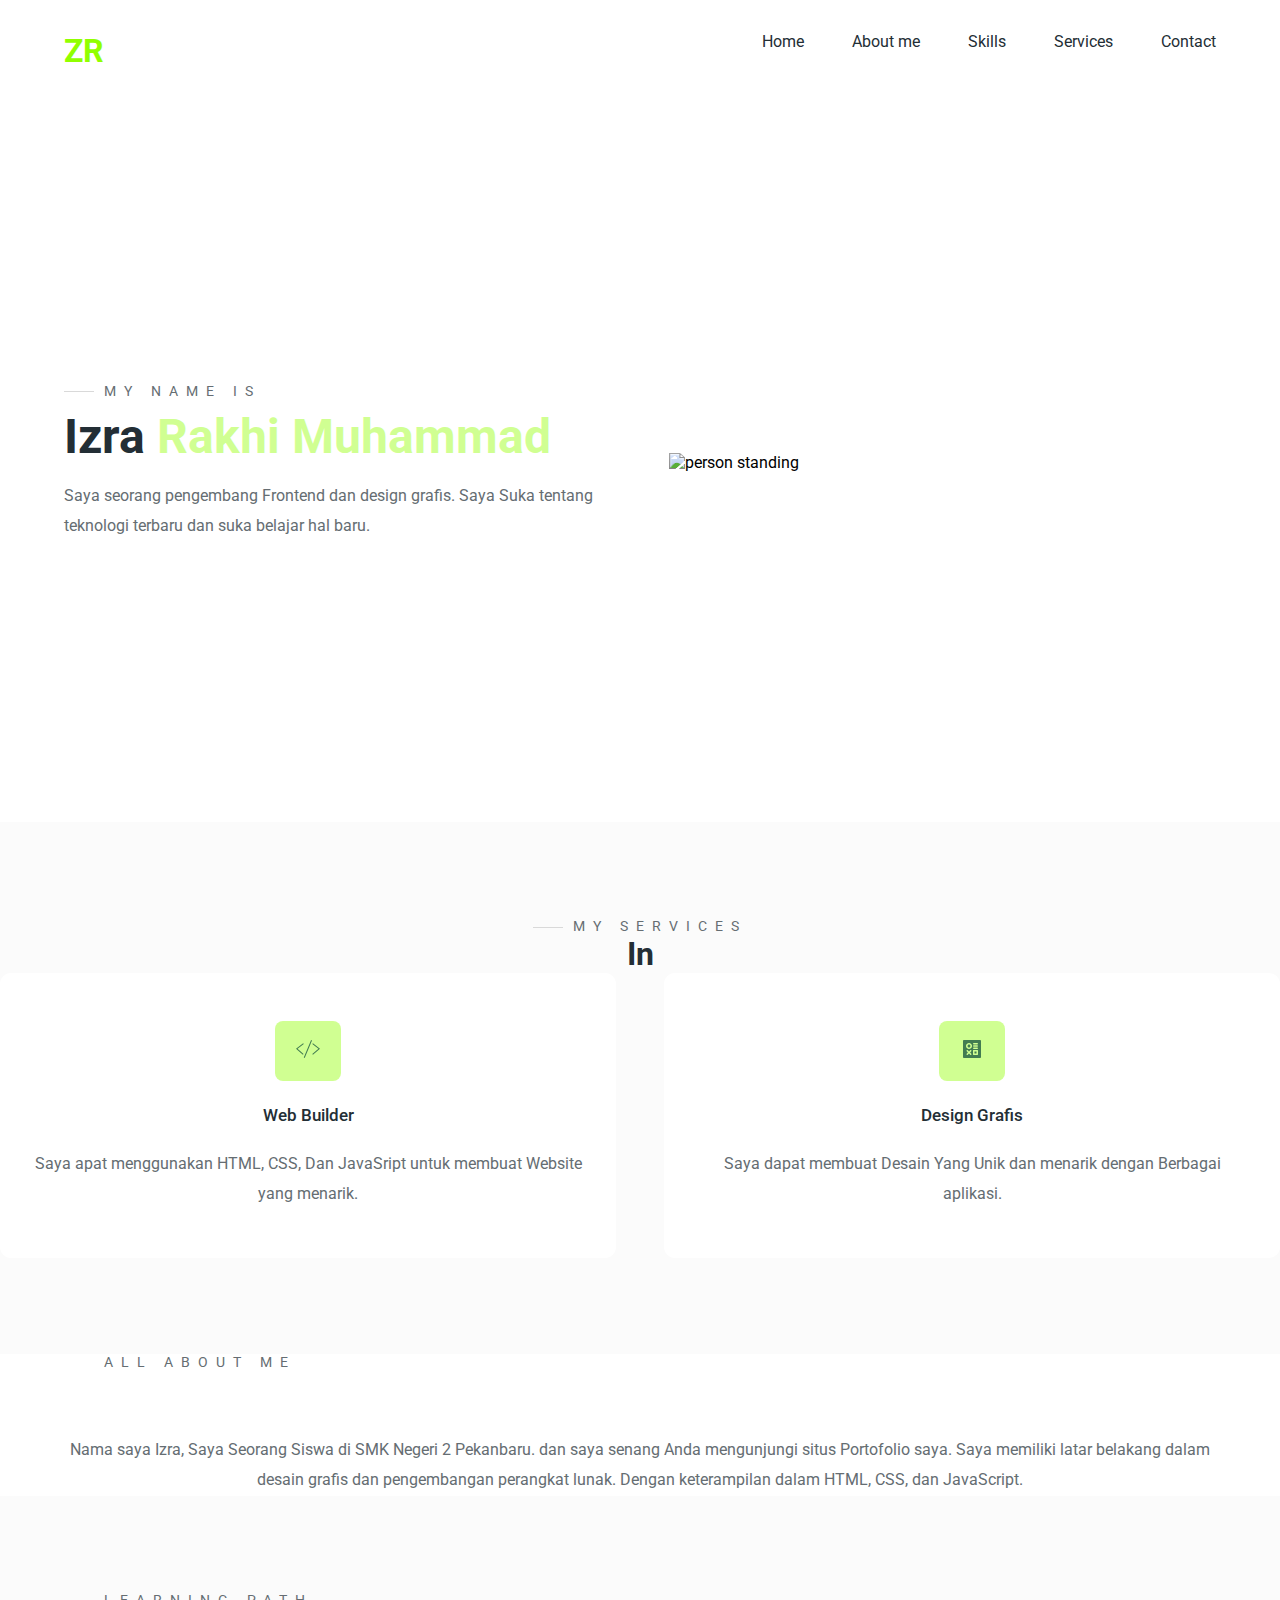
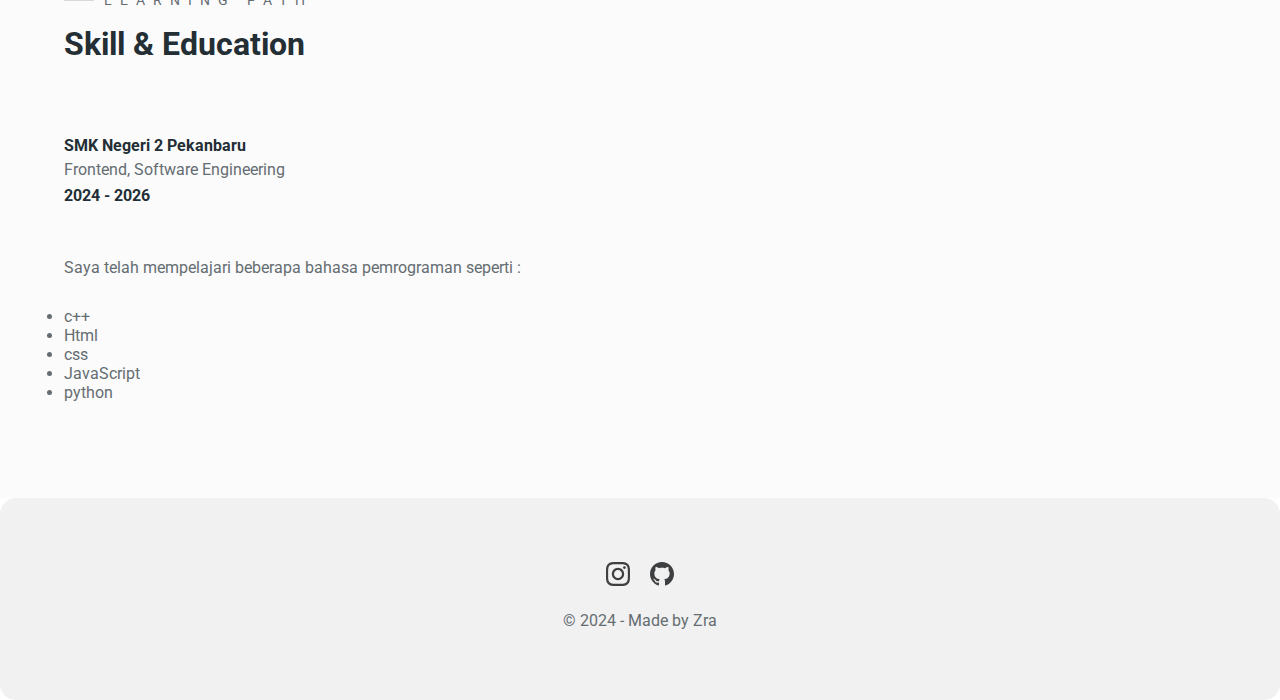
==== index.html @ af7f2e26 "Update index.html" ====
<!DOCTYPE html>
<html lang="id">
    <head>
        <meta charset="UTF-8">
        <meta http-equiv="X-UA-Compatible" content="IE=edge">
        <meta name="viewport" content="width=device-width, initial-scale=1.0">
        <title>Zra - Home</title>
        <link rel="stylesheet" href="style.css" />
        <link rel="stylesheet" href="responsive.css" />
    </head>

    <body>

        <!--kepala-->
        <header>
            <div class="main-container">
                <div class="nav">
                    <div class="logo">
                        <a href="/">ZR</a>
                    </div>

                    <nav>
                        <ul>
                            <li><a href="#home">Home</a></li>
                            <li><a href="#aboutme">About me</a></li>
                            <li><a href="#skills">Skills</a></li>
                            <li><a href="#service">Services</a></li>
                            <li><a href="#contact">Contact</a></li>
                        </ul>
                    </nav>

                        <div class="burger">
                        <div class="line-1"></div>
                        <div class="line-2"></div>
                        <div class="line-3"></div>
                    </div>
                </div>
                <section id="hero">
                    <div class="hero-left">
                        <h3 class="pre-title">My Name Is</h3>
                        <h1 class="hero-name">Izra <span>Rakhi Muhammad</span></h1>
                        <p>
                            Saya seorang pengembang Frontend dan design grafis. Saya Suka tentang teknologi terbaru dan suka belajar hal baru.
                        </p>
                    </div>
                    <div class="hero-right">
                        <img src="./img/zra.svg" alt="person standing">
                    </div>
                </section>
            </div>
        </header>
        <!--tema-->

        <section id="services">
            <div class="services main-countainer">
                <h3 class="pre-title">My Services</h3>
                <a href="#services"></a>
                <h1 class="selection-title services-title">In</h1>

                <div class="grid-3">
                        <div class="service">
                        <div class="service-icon">
                            <svg width="24" height="24" xmlns="http://www.w3.org/2000/svg" fill-rule="evenodd" clip-rule="evenodd">
                            <path d="M16 3.383l-.924-.383-7.297 17.617.924.383 7.297-17.617zm.287 3.617l6.153 4.825-6.173 5.175.678.737 7.055-5.912-7.048-5.578-.665.753zm-8.478 0l-6.249 4.825 6.003 5.175-.679.737-6.884-5.912 7.144-5.578.665.753z"/>
                            </svg>
                        </div>
                            <h4>Web Builder</h4>
                            <p>Saya apat menggunakan HTML, CSS, Dan JavaSript untuk membuat Website yang menarik.</p>
                        </div>

                        <div class="service">
                            <div class="service-icon">
                                <svg width="24" height="24" stroke-linejoin="round" stroke-miterlimit="2" viewBox="0 0 24 24" xmlns="http://www.w3.org/2000/svg"><path d="m21 4c0-.478-.379-1-1-1h-16c-.62 0-1 .519-1 1v16c0 .621.52 1 1 1h16c.478 0 1-.379 1-1zm-3 9.5v4c0 .276-.224.5-.5.5h-4c-.276 0-.5-.224-.5-.5v-4c0-.276.224-.5.5-.5h4c.276 0 .5.224.5.5zm-10.061 1.99-1.218-1.218c-.281-.281-.282-.779 0-1.061s.78-.281 1.061 0l1.218 1.218 1.218-1.218c.281-.281.779-.282 1.061 0s.281.78 0 1.061l-1.218 1.218 1.218 1.218c.281.281.282.779 0 1.061s-.78.281-1.061 0l-1.218-1.218-1.218 1.218c-.281.281-.779.282-1.061 0s-.281-.78 0-1.061zm8.561-.99h-2v2h2zm-7.5-8.5c1.656 0 3 1.344 3 3s-1.344 3-3 3-3-1.344-3-3 1.344-3 3-3zm9 5.25c0 .399-.353.75-.75.75-1.153 0-2.347 0-3.5 0-.397 0-.75-.351-.75-.75s.353-.75.75-.75h3.5c.397 0 .75.351.75.75zm-9-3.75c.828 0 1.5.672 1.5 1.5s-.672 1.5-1.5 1.5-1.5-.672-1.5-1.5.672-1.5 1.5-1.5zm9 1.5c0 .399-.353.75-.75.75-1.153 0-2.347 0-3.5 0-.397 0-.75-.351-.75-.75s.353-.75.75-.75h3.5c.397 0 .75.351.75.75zm0-2.25c0 .399-.353.75-.75.75-1.153 0-2.347 0-3.5 0-.397 0-.75-.351-.75-.75s.353-.75.75-.75h3.5c.397 0 .75.351.75.75z" fill-rule="nonzero"/></svg>
                            </div>
                            <h4>Design Grafis</h4>
                            <p>Saya dapat membuat Desain Yang Unik dan menarik dengan Berbagai aplikasi.</p>
                        </div>
                    </div>
                </div>
            </div>
        </section>
        <section id="Aboutme">
            <div class="aboutme main-container">
                <h3 class="pre-anu">All About Me</h3>
                <h1 class="section-title"> </h1>
                <p class="text">Nama saya Izra, Saya Seorang Siswa di SMK Negeri 2 Pekanbaru. dan saya senang Anda mengunjungi situs Portofolio saya. Saya memiliki latar belakang dalam desain grafis dan pengembangan perangkat lunak. Dengan keterampilan dalam HTML, CSS, dan JavaScript.</p>
            </div>
        </section>

        <section id="skills">
            <div class="skills main-container">
                <h3 class="pre-title">Learning Path</h3>
                <h1 class="section-title">Skill & Education</h1>

                <div class="skills-grid">
                    <div class="skills-left">

                        <div class="education">
                            <div class="line">

                            </div>
                        </div>
                        <div class="education-info">
                            <h4 class="education-title">SMK Negeri 2 Pekanbaru</h4>
                            <p>Frontend, Software Engineering</p>
                            <h4 class="education-years">2024 - 2026</h4>
                        </div>
                    </div>
                </div>
                <p >Saya telah mempelajari beberapa bahasa pemrograman seperti :</p>
                <div class="skills-list">
                    <ul>
                        <li>c++</li>
                        <li>Html</li>
                        <li>css</li>
                        <li>JavaScript</li>
                        <li>python</li>
                    </ul>
                    </div>
                    </div>
            <div class="skills-right">
                
        </section>
                </div>
            </div>


            <footer class="footerr">
                <div class="footer-icons">
                    <a href="https://www.instagram.com/clone.zra/"><svg xmlns="http://www.w3.org/2000/svg" width="24" height="24" viewBox="0 0 24 24"><path d="M12 2.163c3.204 0 3.584.012 4.85.07 3.252.148 4.771 1.691 4.919 4.919.058 1.265.069 1.645.069 4.849 0 3.205-.012 3.584-.069 4.849-.149 3.225-1.664 4.771-4.919 4.919-1.266.058-1.644.07-4.85.07-3.204 0-3.584-.012-4.849-.07-3.26-.149-4.771-1.699-4.919-4.92-.058-1.265-.07-1.644-.07-4.849 0-3.204.013-3.583.07-4.849.149-3.227 1.664-4.771 4.919-4.919 1.266-.057 1.645-.069 4.849-.069zm0-2.163c-3.259 0-3.667.014-4.947.072-4.358.2-6.78 2.618-6.98 6.98-.059 1.281-.073 1.689-.073 4.948 0 3.259.014 3.668.072 4.948.2 4.358 2.618 6.78 6.98 6.98 1.281.058 1.689.072 4.948.072 3.259 0 3.668-.014 4.948-.072 4.354-.2 6.782-2.618 6.979-6.98.059-1.28.073-1.689.073-4.948 0-3.259-.014-3.667-.072-4.947-.196-4.354-2.617-6.78-6.979-6.98-1.281-.059-1.69-.073-4.949-.073zm0 5.838c-3.403 0-6.162 2.759-6.162 6.162s2.759 6.163 6.162 6.163 6.162-2.759 6.162-6.163c0-3.403-2.759-6.162-6.162-6.162zm0 10.162c-2.209 0-4-1.79-4-4 0-2.209 1.791-4 4-4s4 1.791 4 4c0 2.21-1.791 4-4 4zm6.406-11.845c-.796 0-1.441.645-1.441 1.44s.645 1.44 1.441 1.44c.795 0 1.439-.645 1.439-1.44s-.644-1.44-1.439-1.44z"/></svg></a>
                    <a href="https://github.com/ZraXD"><svg xmlns="http://www.w3.org/2000/svg" width="24" height="24" viewBox="0 0 24 24"><path d="M12 0c-6.626 0-12 5.373-12 12 0 5.302 3.438 9.8 8.207 11.387.599.111.793-.261.793-.577v-2.234c-3.338.726-4.033-1.416-4.033-1.416-.546-1.387-1.333-1.756-1.333-1.756-1.089-.745.083-.729.083-.729 1.205.084 1.839 1.237 1.839 1.237 1.07 1.834 2.807 1.304 3.492.997.107-.775.418-1.305.762-1.604-2.665-.305-5.467-1.334-5.467-5.931 0-1.311.469-2.381 1.236-3.221-.124-.303-.535-1.524.117-3.176 0 0 1.008-.322 3.301 1.23.957-.266 1.983-.399 3.003-.404 1.02.005 2.047.138 3.006.404 2.291-1.552 3.297-1.23 3.297-1.23.653 1.653.242 2.874.118 3.176.77.84 1.235 1.911 1.235 3.221 0 4.609-2.807 5.624-5.479 5.921.43.372.823 1.102.823 2.222v3.293c0 .319.192.694.801.576 4.765-1.589 8.199-6.086 8.199-11.386 0-6.627-5.373-12-12-12z"/></svg></a>
                </div>
                <p>&#169; 2024 - Made by Zra</p>
            </footer>
    </body>
</html>
---- style.css ----
@import url('https://fonts.googleapis.com/css2?family=Roboto:ital,wght@0,400;0,500;0,700;0,900;&display=swap');



* {
    margin: 0;
    padding: 0;
    box-sizing: border-box;
}

body {
    font-family: "roboto", sans-serif;
}

h1,h2,h3,h4,h5,h6, strong {
    color: #232e35;

}

p {
    font-size: 1rem;
    line-height: 1.9rem;

}

p, span, label, input, textarea, li {
    color: #656d72;
}

a {
    text-decoration: none;
}

.main-container {
    width: 1200px;
    margin: 0 auto;
}

@media screen and (min-width: 1200px) {
    .main-container {
        width: 90%;
    }
}

.nav {
    display: flex;
    justify-content: space-between;
    padding: 2rem 0;
}

.nav ul {
    list-style: none;
    display: flex;
    gap: 3rem;
}

.logo {
    display: flex;
    align-items: center;
    font-weight: 700;
    font-size: 2rem;
}

.logo a {
    color: #91ff00;
}

.section-title {
    margin: 1rem 0 4rem;
    font-size: 2rem;
}





.pre-title {
    text-transform: uppercase;
    letter-spacing: .5rem;
    color: #656d72;
    position: relative;
    padding-left: 40px;
    width: fit-content;
    font-weight: 400;
    font-size: .9rem;
    text-align: center;
}


.pre-title::before  {
    content: "";
    width: 30px;
    height: 1px;
    background-color: #d9d9d9;
    position: absolute;
    display: block;
    left: 0;
    top: 50%;
    text-align: center;
}

.grid-3 {
    display: grid;
    grid-template-columns: repeat(auto-fit, minmax(250px, 1fr));
    gap: 3rem;
}





nav ul li {
    display: flex;
    align-items: center;
}

nav ul li a {
    color: #232e35;
}

.burger div {
    width: 25px;
    height: 2px;
    background-color: #000;
    margin: 7px;
    transition: all 0.3s;
    z-index: 99;
}

.burger {
    display: none;
    z-index: 99;
    position: fixed;
    top: 33px;
    right: 35px;
}


#hero {
    height: 720px;
    display: grid;
    grid-template-columns: 1fr 1fr;
    align-items: center;
}

.hero-name {
    font-size: 3rem;
    font-weight: 700;
    margin: 0.5rem 0 1rem;
}

.hero-name span {
    color: #d0ff92;
}

.hero-right img {
    width: 90%;
}

.hero-right {
    display: flex;
    justify-content: center;
}

#services {
    background-color: #fbfbfb;
    padding: 6rem 0;
}

.services .pre-title {
    margin: 0 auto;
}

.services-title {
    text-align: center;
} 

.service {
    padding: 3rem 2rem;
    text-align: center;
    background-color: rgb(255, 255, 255);
    border-radius: 0.7rem;
}

.service h4 {
    margin: 1.5rem 0;
    font-weight: 500;
    font-size: 1.05rem;
}

.service-icon {
    background-color: #d0ff92;
    width: fit-content;
    margin: 0 auto;
    padding: 1rem 1.3rem;
    border-radius: 0.5rem;
}

.service-icon svg {
    fill: rgb(66, 124, 81);
}

footer {
    padding: 4rem 0;
    background-color: #fbfbfb;
    text-align: center;
}

.footer-icons {
    margin-bottom: 1rem;
}
.footer-icons a {
    margin: 0.5rem;
}

.footer-icons svg {
    fill: #3e3f40;
}


.footer-icons a:hover svg {
    fill: #6fa030;
}

.text {
    border-radius: 1rem;
    text-align: center;
}



#skills {
    padding: 6rem 0;
    background-color: #fbfbfb;

}

.skills-grid {
    display: grid;
    grid-template-columns: repeat(auto-fit, minmax(350px, 1fr));
    gap: 3rem;
}

.education {
    display: flex;
    gap: 2rem;
}

.education .line {
    padding: 0 0.7rem;
}


.education .line div {
    width: 2px;
    height: 100%;
    background-color: #f1f1f1;
    position: relative;
}

.education-info {
    margin: .6rem 0 1.4rem;

}

.education-years {
    margin-bottom: 3rem;
    
}

.education .line div {
    content: "";
    width: 15px;
    height: 15px;
    background-color: #f1f1f1;
    border-radius: 50%;
}

.skills-grid {
    display: grid;
    grid-template-columns: 1fr 1fr;
    margin-top: 1.5rem;
}

.skills-right ul {
    line-height: 2rem;
    padding: 0 1rem;
}

.skills-list {
    grid-template-columns: 1fr 1fr;
    margin-top: 1.5rem;
}

.skills-right ul {

}


.footerr {
    background-color: #f1f1f1;
    border-radius: 1rem;
}




.pre-anu {
    text-align: center;
    text-transform: uppercase;
    letter-spacing: .5rem;
    color: #656d72;
    position: relative;
    padding-left: 40px;
    width: fit-content;
    font-weight: 400;
    font-size: .9rem;
    
}
---- responsive.css ----
@media screen and (max-width: 1000px) {
    p {
        font-size: 0.9rem;
        line-height: 1.8rem;
    }
    .grid-3 {
        gap: 1rem;
    }
    .skill-right ul li {
        font-size: 0.9rem;
    }
}

@media screen and (max-width: 825px) {
    /* burger */
    .burger {
        display: block;
        cursor: pointer;

    }

    /*navigation*/
    nav {
        position: fixed;
        width: 50%;
        right: 0;
        top: 0;
        height: 100vh;
        flex-direction: column;
        background-color: #f1f1f1;
        border-left: 1px solid #f1f1f1;
        z-index: 9;
        transform: translateX(100%);
    }

}

@media screen and (max-width: 640px) {

}
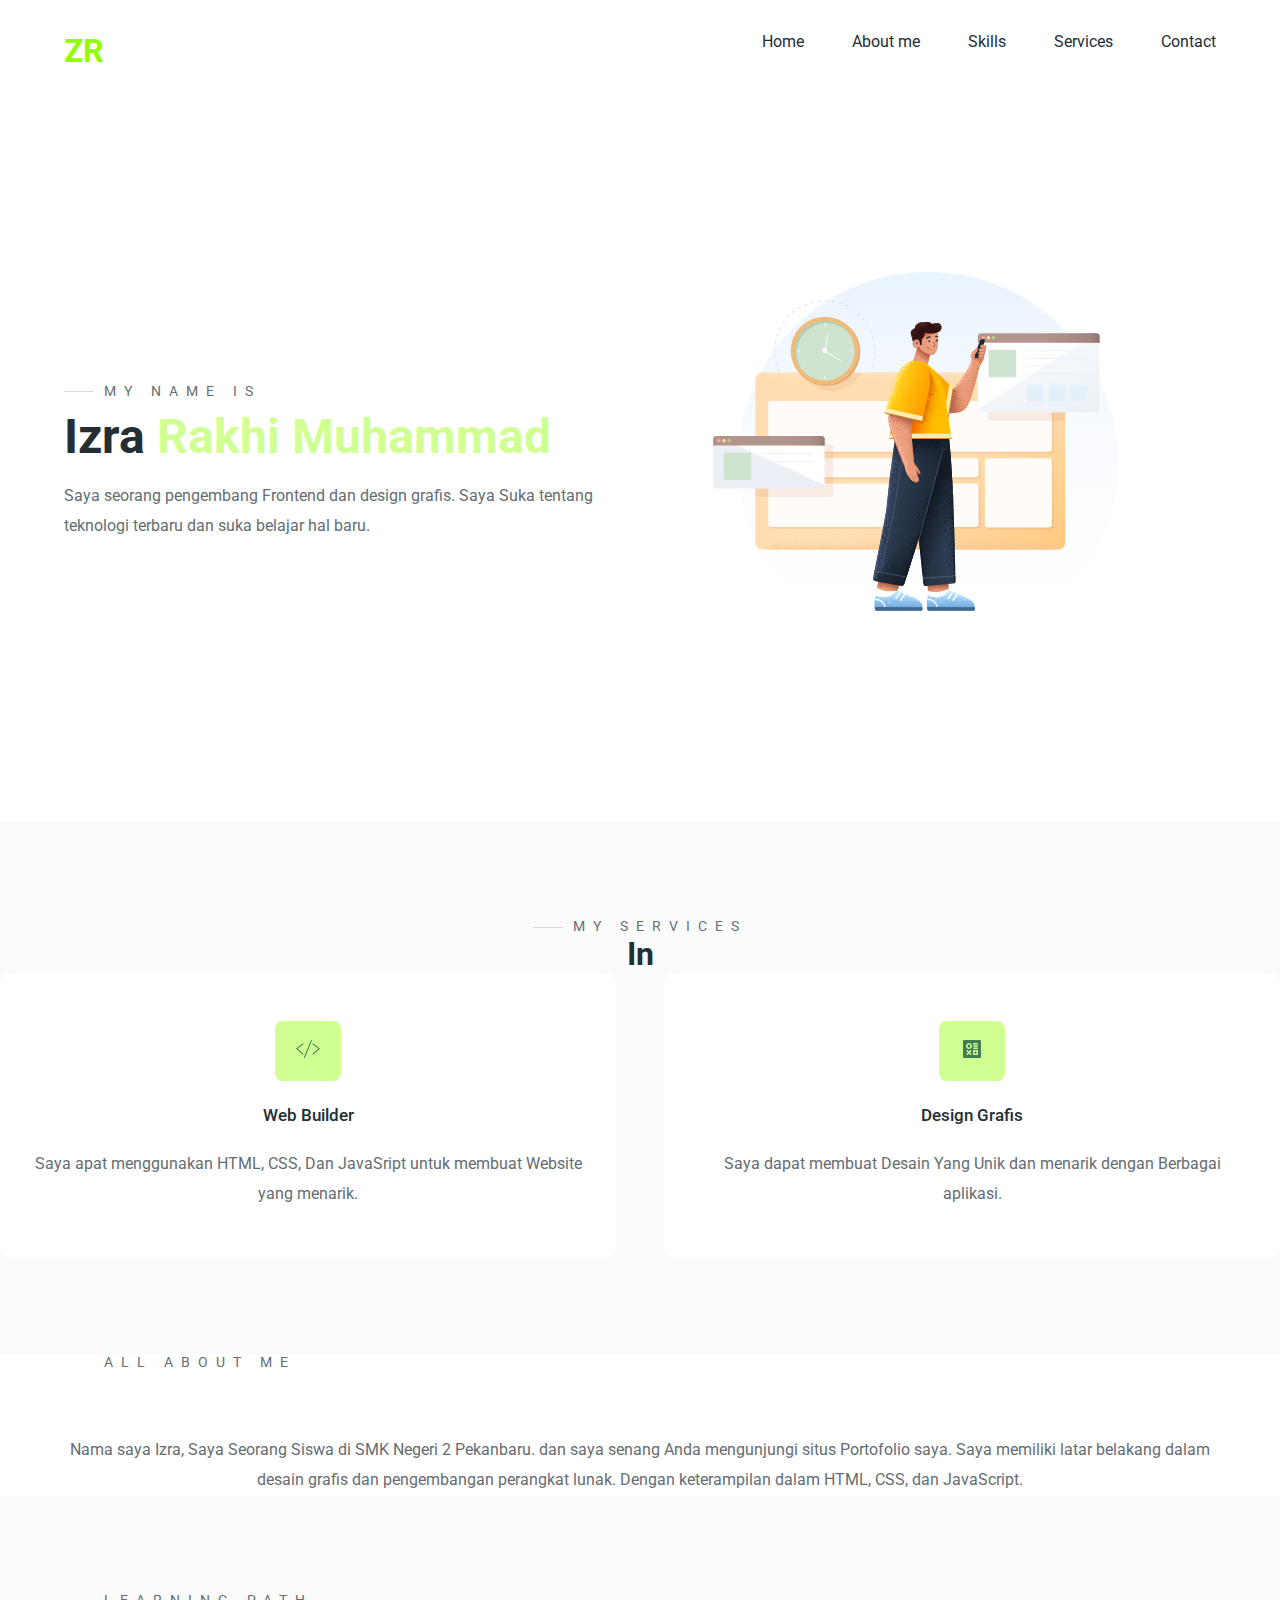
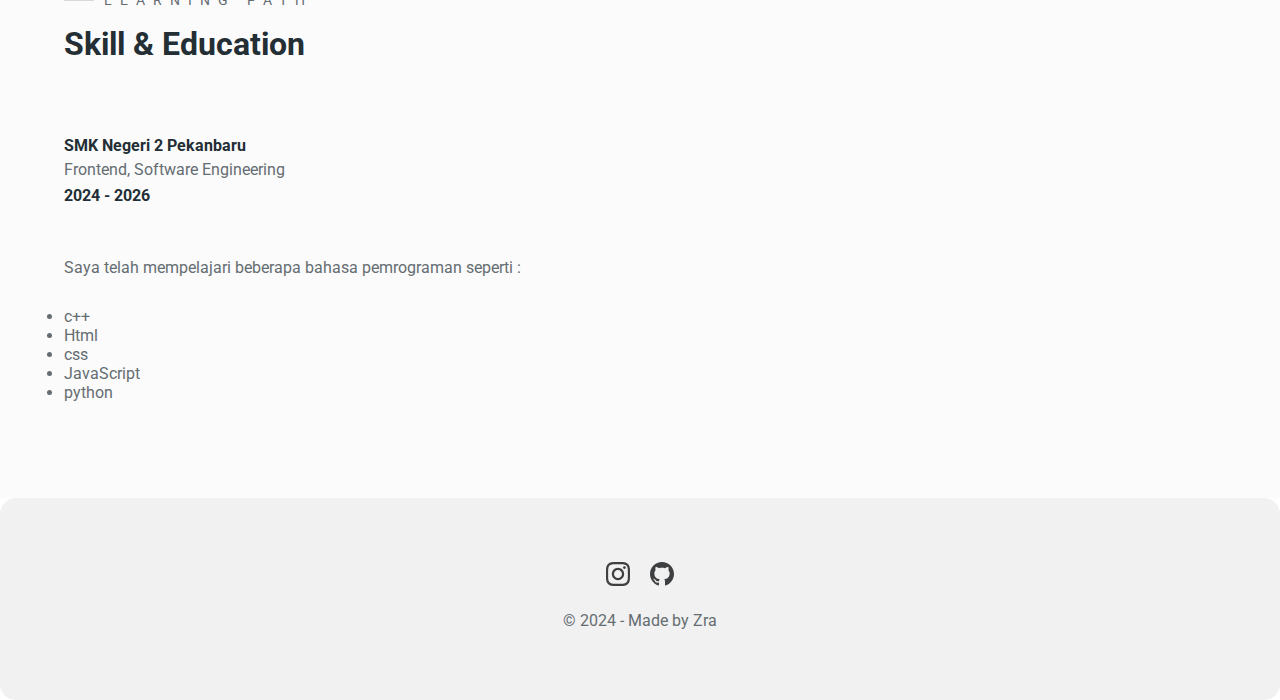
==== commit 71c2ec8f: "Update index.html" ====
--- a/index.html
+++ b/index.html
@@ -44,7 +44,7 @@
                         </p>
                     </div>
                     <div class="hero-right">
-                        <img src="./img/zra.svg" alt="person standing">
+                        <img src="zra.svg" alt="person standing">
                     </div>
                 </section>
             </div>
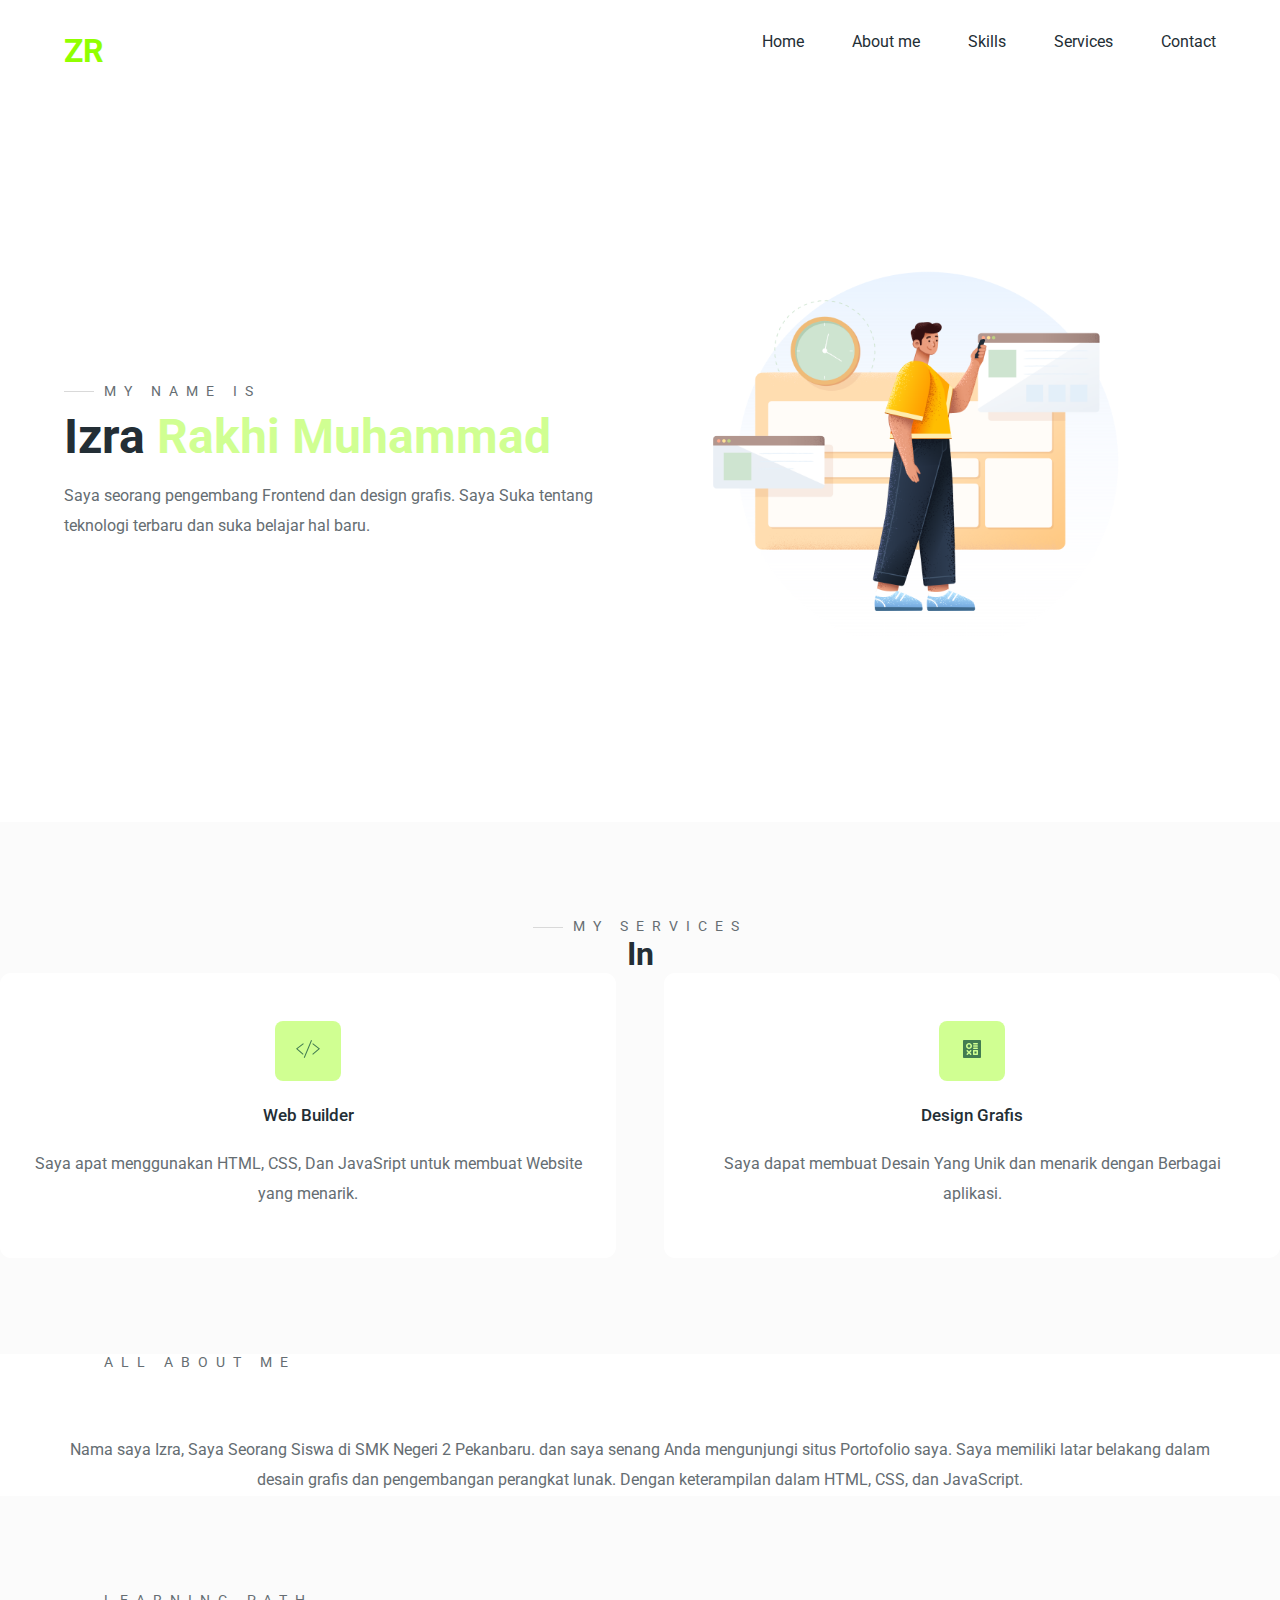
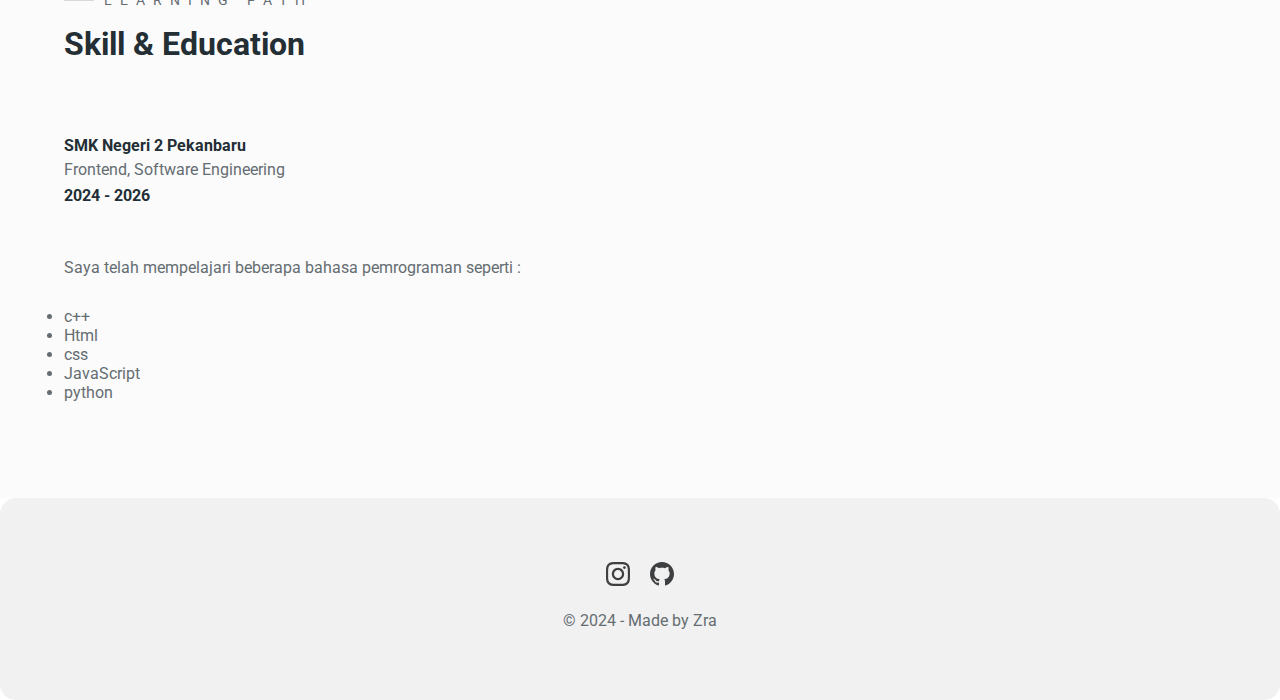
==== commit 618a9e3c: "Update index.html" ====
--- a/index.html
+++ b/index.html
@@ -44,7 +44,7 @@
                         </p>
                     </div>
                     <div class="hero-right">
-                        <img src="zra.svg" alt="person standing">
+                        <img src="zr.png" alt="person standing">
                     </div>
                 </section>
             </div>
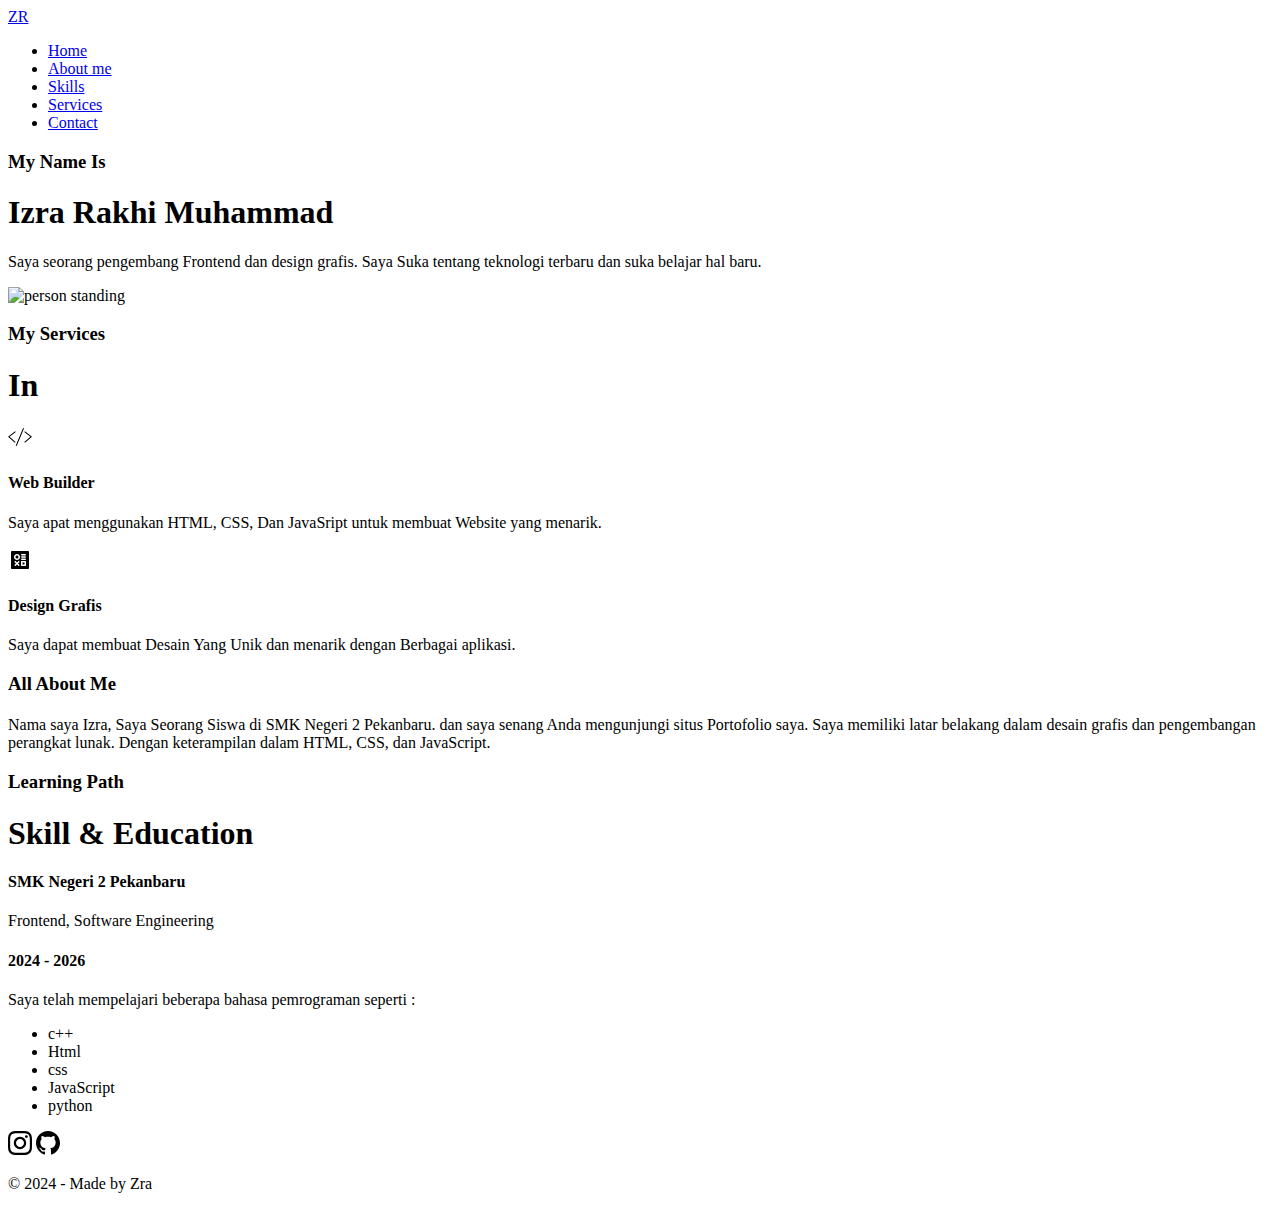
==== commit e579fda7: "Update index.html" ====
--- a/index.html
+++ b/index.html
@@ -5,12 +5,12 @@
         <meta http-equiv="X-UA-Compatible" content="IE=edge">
         <meta name="viewport" content="width=device-width, initial-scale=1.0">
         <title>Zra - Home</title>
-        <link rel="stylesheet" href="style.css" />
-        <link rel="stylesheet" href="responsive.css" />
+        <link rel="stylesheet" href="./style/style.css" />
+        
     </head>
 
     <body>
-
+        <link rel="stylesheet" href="./style/responsive.css" />
         <!--kepala-->
         <header>
             <div class="main-container">
@@ -21,11 +21,11 @@
 
                     <nav>
                         <ul>
-                            <li><a href="#home">Home</a></li>
-                            <li><a href="#aboutme">About me</a></li>
+                            <li><a href="#hero">Home</a></li>
+                            <li><a href="#Aboutme">About me</a></li>
                             <li><a href="#skills">Skills</a></li>
-                            <li><a href="#service">Services</a></li>
-                            <li><a href="#contact">Contact</a></li>
+                            <li><a href="#services">Services</a></li>
+                            <li><a href="#footer">Contact</a></li>
                         </ul>
                     </nav>
 
@@ -44,7 +44,7 @@
                         </p>
                     </div>
                     <div class="hero-right">
-                        <img src="zr.png" alt="person standing">
+                        <img src="./img/zra.svg" alt="person standing">
                     </div>
                 </section>
             </div>
@@ -124,7 +124,7 @@
                 </div>
             </div>
 
-
+            <section id="footer">
             <footer class="footerr">
                 <div class="footer-icons">
                     <a href="https://www.instagram.com/clone.zra/"><svg xmlns="http://www.w3.org/2000/svg" width="24" height="24" viewBox="0 0 24 24"><path d="M12 2.163c3.204 0 3.584.012 4.85.07 3.252.148 4.771 1.691 4.919 4.919.058 1.265.069 1.645.069 4.849 0 3.205-.012 3.584-.069 4.849-.149 3.225-1.664 4.771-4.919 4.919-1.266.058-1.644.07-4.85.07-3.204 0-3.584-.012-4.849-.07-3.26-.149-4.771-1.699-4.919-4.92-.058-1.265-.07-1.644-.07-4.849 0-3.204.013-3.583.07-4.849.149-3.227 1.664-4.771 4.919-4.919 1.266-.057 1.645-.069 4.849-.069zm0-2.163c-3.259 0-3.667.014-4.947.072-4.358.2-6.78 2.618-6.98 6.98-.059 1.281-.073 1.689-.073 4.948 0 3.259.014 3.668.072 4.948.2 4.358 2.618 6.78 6.98 6.98 1.281.058 1.689.072 4.948.072 3.259 0 3.668-.014 4.948-.072 4.354-.2 6.782-2.618 6.979-6.98.059-1.28.073-1.689.073-4.948 0-3.259-.014-3.667-.072-4.947-.196-4.354-2.617-6.78-6.979-6.98-1.281-.059-1.69-.073-4.949-.073zm0 5.838c-3.403 0-6.162 2.759-6.162 6.162s2.759 6.163 6.162 6.163 6.162-2.759 6.162-6.163c0-3.403-2.759-6.162-6.162-6.162zm0 10.162c-2.209 0-4-1.79-4-4 0-2.209 1.791-4 4-4s4 1.791 4 4c0 2.21-1.791 4-4 4zm6.406-11.845c-.796 0-1.441.645-1.441 1.44s.645 1.44 1.441 1.44c.795 0 1.439-.645 1.439-1.44s-.644-1.44-1.439-1.44z"/></svg></a>
@@ -132,5 +132,6 @@
                 </div>
                 <p>&#169; 2024 - Made by Zra</p>
             </footer>
+        </section>
     </body>
 </html>
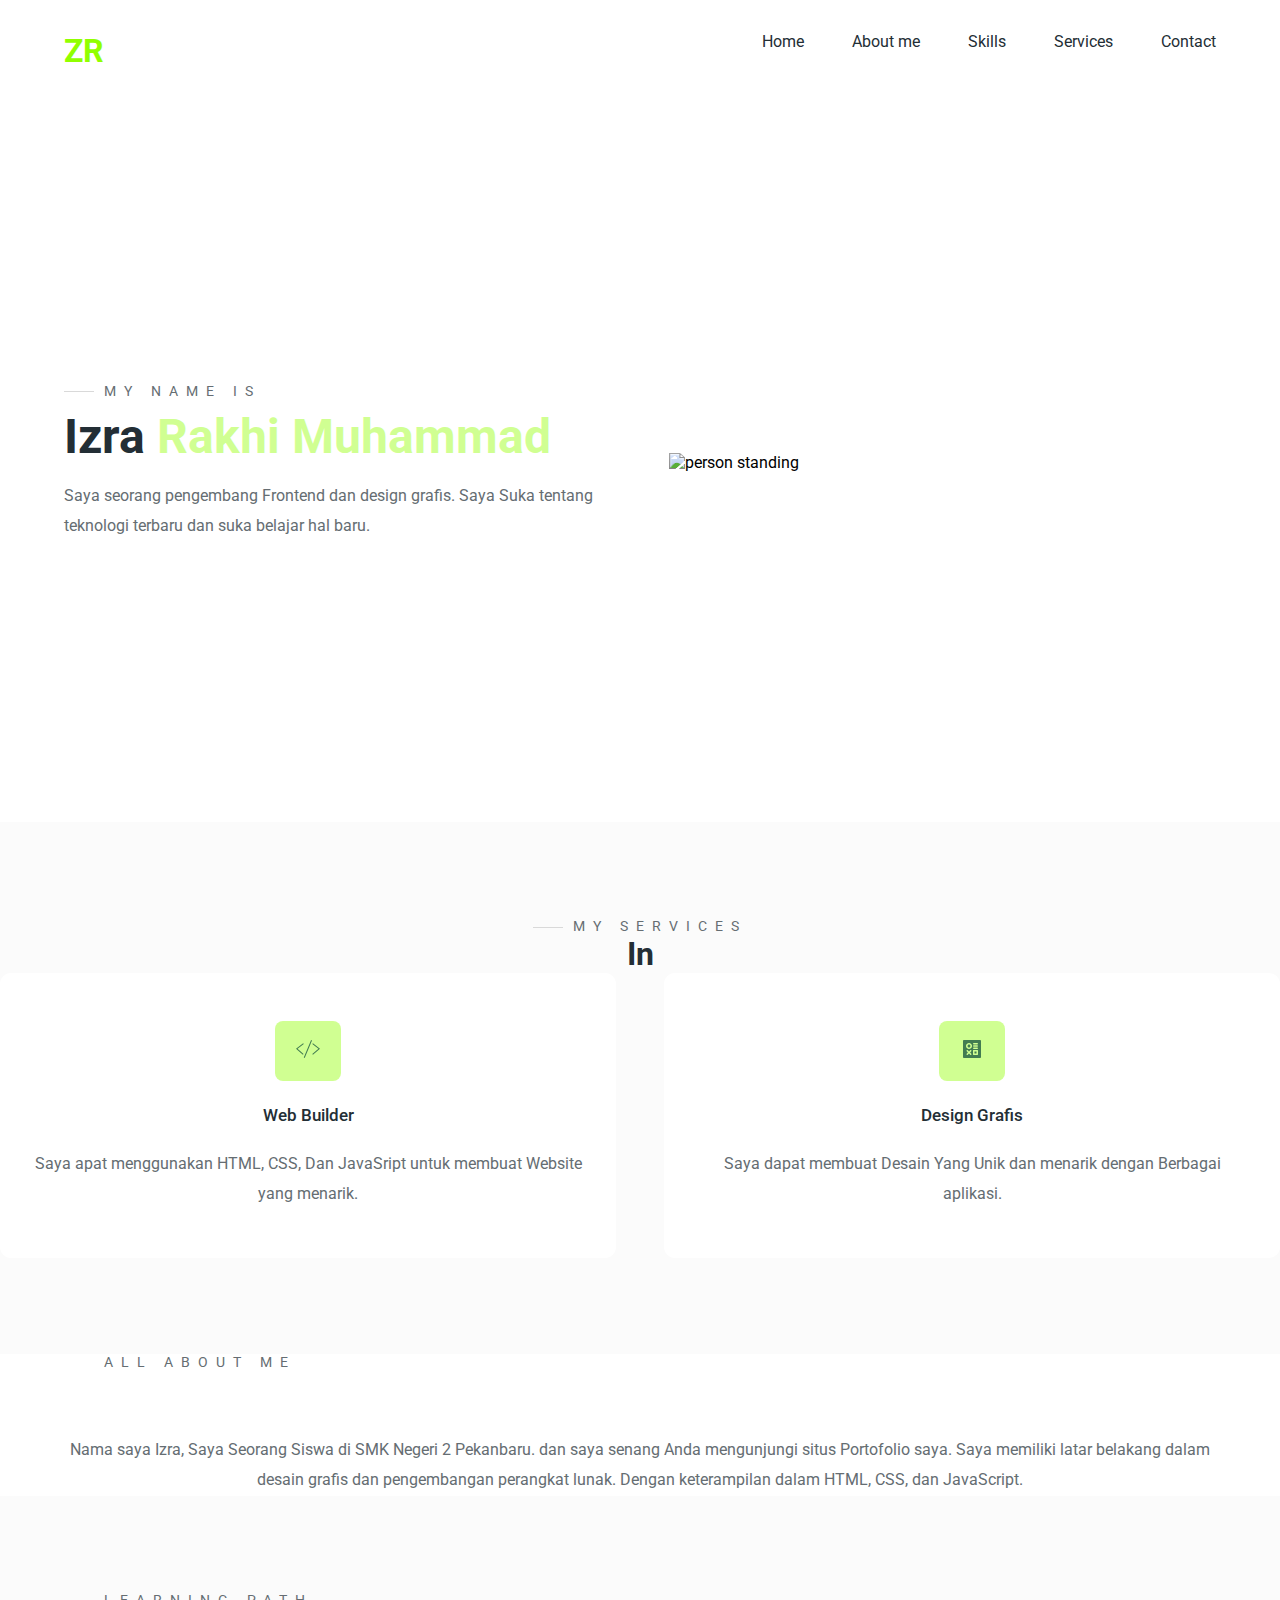
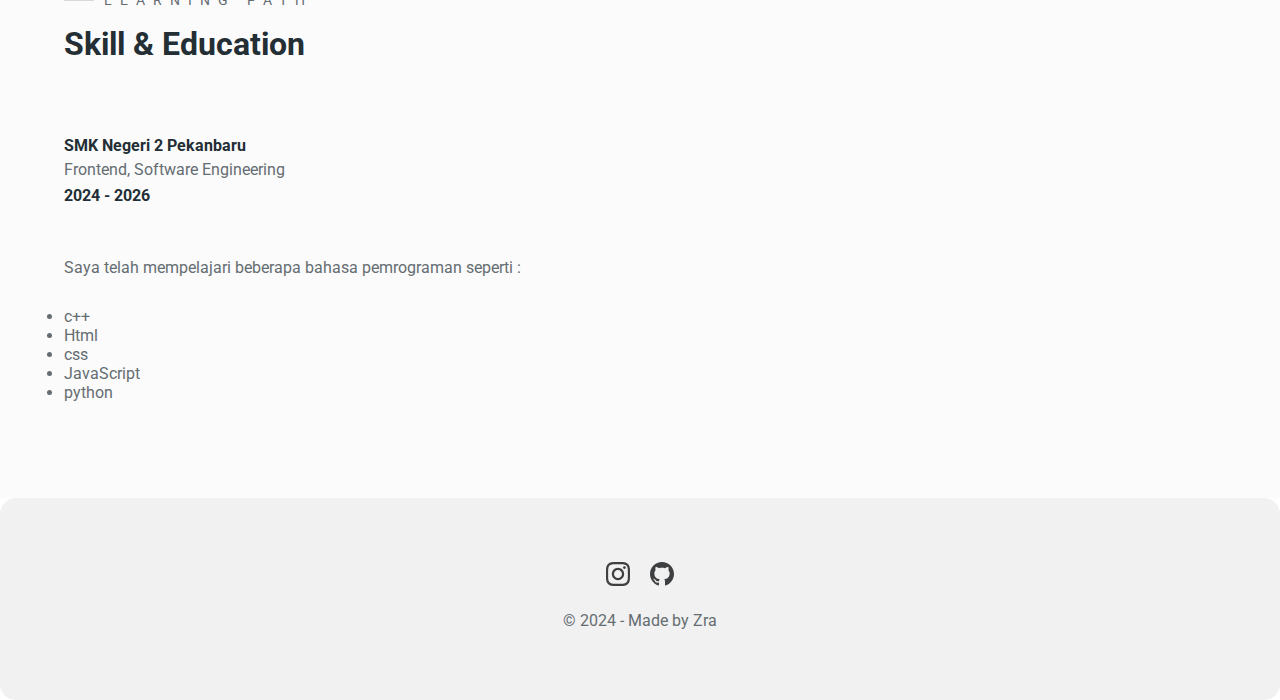
==== commit 882e2733: "Update index.html" ====
--- a/index.html
+++ b/index.html
@@ -5,12 +5,12 @@
         <meta http-equiv="X-UA-Compatible" content="IE=edge">
         <meta name="viewport" content="width=device-width, initial-scale=1.0">
         <title>Zra - Home</title>
-        <link rel="stylesheet" href="./style/style.css" />
+        <link rel="stylesheet" href="style.css" />
         
     </head>
 
     <body>
-        <link rel="stylesheet" href="./style/responsive.css" />
+        <link rel="stylesheet" href="responsive.css" />
         <!--kepala-->
         <header>
             <div class="main-container">
--- a/style.css
+++ b/style.css
@@ -0,0 +1,338 @@
+@import url('https://fonts.googleapis.com/css2?family=Roboto:ital,wght@0,400;0,500;0,700;0,900;&display=swap');
+
+
+
+* {
+    margin: 0;
+    padding: 0;
+    box-sizing: border-box;
+}
+
+body {
+    font-family: "roboto", sans-serif;
+}
+
+h1,h2,h3,h4,h5,h6, strong {
+    color: #232e35;
+
+}
+
+p {
+    font-size: 1rem;
+    line-height: 1.9rem;
+
+}
+
+p, span, label, input, textarea, li {
+    color: #656d72;
+}
+
+a {
+    text-decoration: none;
+}
+
+.main-container {
+    width: 1200px;
+    margin: 0 auto;
+}
+
+@media screen and (min-width: 1200px) {
+    .main-container {
+        width: 90%;
+    }
+}
+
+.nav {
+    display: flex;
+    justify-content: space-between;
+    padding: 2rem 0;
+}
+
+.nav ul {
+    list-style: none;
+    display: flex;
+    gap: 3rem;
+}
+
+.logo {
+    display: flex;
+    align-items: center;
+    font-weight: 700;
+    font-size: 2rem;
+}
+
+.logo a {
+    color: #91ff00;
+}
+
+.section-title {
+    margin: 1rem 0 4rem;
+    font-size: 2rem;
+}
+
+
+
+
+
+.pre-title {
+    text-transform: uppercase;
+    letter-spacing: .5rem;
+    color: #656d72;
+    position: relative;
+    padding-left: 40px;
+    width: fit-content;
+    font-weight: 400;
+    font-size: .9rem;
+    text-align: center;
+}
+
+
+.pre-title::before  {
+    content: "";
+    width: 30px;
+    height: 1px;
+    background-color: #d9d9d9;
+    position: absolute;
+    display: block;
+    left: 0;
+    top: 50%;
+    text-align: center;
+}
+
+.grid-3 {
+    display: grid;
+    grid-template-columns: repeat(auto-fit, minmax(250px, 1fr));
+    gap: 3rem;
+}
+
+
+
+
+
+nav ul li {
+    display: flex;
+    align-items: center;
+}
+
+nav ul li a {
+    color: #232e35;
+}
+
+.burger div {
+    width: 25px;
+    height: 2px;
+    background-color: #000;
+    margin: 7px;
+    transition: all 0.3s;
+    z-index: 99;
+}
+
+.burger {
+    display: none;
+    z-index: 99;
+    position: fixed;
+    top: 33px;
+    right: 35px;
+}
+
+
+#hero {
+    height: 720px;
+    display: grid;
+    grid-template-columns: 1fr 1fr;
+    align-items: center;
+}
+
+.hero-name {
+    font-size: 3rem;
+    font-weight: 700;
+    margin: 0.5rem 0 1rem;
+}
+
+.hero-name span {
+    color: #d0ff92;
+}
+
+.hero-right img {
+    width: 90%;
+}
+
+.hero-right {
+    display: flex;
+    justify-content: center;
+}
+
+#services {
+    background-color: #fbfbfb;
+    padding: 6rem 0;
+}
+
+.services .pre-title {
+    margin: 0 auto;
+}
+
+.services-title {
+    text-align: center;
+} 
+
+.service {
+    padding: 3rem 2rem;
+    text-align: center;
+    background-color: rgb(255, 255, 255);
+    border-radius: 0.7rem;
+}
+
+.service h4 {
+    margin: 1.5rem 0;
+    font-weight: 500;
+    font-size: 1.05rem;
+}
+
+.service-icon {
+    background-color: #d0ff92;
+    width: fit-content;
+    margin: 0 auto;
+    padding: 1rem 1.3rem;
+    border-radius: 0.5rem;
+}
+
+.service-icon svg {
+    fill: rgb(66, 124, 81);
+}
+
+footer {
+    padding: 4rem 0;
+    background-color: #fbfbfb;
+    text-align: center;
+}
+
+.footer-icons {
+    margin-bottom: 1rem;
+}
+.footer-icons a {
+    margin: 0.5rem;
+}
+
+.footer-icons svg {
+    fill: #3e3f40;
+}
+
+
+.footer-icons a:hover svg {
+    fill: #6fa030;
+}
+
+.text {
+    border-radius: 1rem;
+    text-align: center;
+}
+
+
+
+#skills {
+    padding: 6rem 0;
+    background-color: #fbfbfb;
+
+}
+
+.skills-grid {
+    display: grid;
+    grid-template-columns: repeat(auto-fit, minmax(350px, 1fr));
+    gap: 3rem;
+}
+
+.education {
+    display: flex;
+    gap: 2rem;
+}
+
+.education .line {
+    padding: 0 0.7rem;
+}
+
+
+.education .line div {
+    width: 2px;
+    height: 100%;
+    background-color: #f1f1f1;
+    position: relative;
+}
+
+.education-info {
+    margin: .6rem 0 1.4rem;
+
+}
+
+.education-years {
+    margin-bottom: 3rem;
+    
+}
+
+.education .line div {
+    content: "";
+    width: 15px;
+    height: 15px;
+    background-color: #f1f1f1;
+    border-radius: 50%;
+}
+
+.skills-grid {
+    display: grid;
+    grid-template-columns: 1fr 1fr;
+    margin-top: 1.5rem;
+}
+
+.skills-right ul {
+    line-height: 2rem;
+    padding: 0 1rem;
+}
+
+.skills-list {
+    grid-template-columns: 1fr 1fr;
+    margin-top: 1.5rem;
+}
+
+.skills-right ul {
+
+}
+
+
+.footerr {
+    background-color: #f1f1f1;
+    border-radius: 1rem;
+}
+
+
+
+
+.pre-anu {
+    text-align: center;
+    text-transform: uppercase;
+    letter-spacing: .5rem;
+    color: #656d72;
+    position: relative;
+    padding-left: 40px;
+    width: fit-content;
+    font-weight: 400;
+    font-size: .9rem;
+    
+}
+
+
+
+
+
+
+
+
+
+
+
+
+
+
+
+
+
+
+
--- a/responsive.css
+++ b/responsive.css
@@ -0,0 +1,102 @@
+@media screen and (max-width: 1200px) {
+    p {
+        font-size: 0.9rem;
+        line-height: 1.8rem;
+    }
+    .grid-3 {
+        gap: 1rem;
+    }
+    .skill-right ul li {
+        font-size: 0.9rem;
+    }
+}
+
+@media screen and (max-width: 825px) {
+    /* burger */
+    .burger {
+        display: block;
+        cursor: pointer;
+
+    }
+
+    nav {
+        position: fixed;
+        width: 50%;
+        right: 0;
+        top: 0;
+        height: 100vh;
+        flex-direction: column;
+        background-color: #f1f1f1;
+        border-left: 1px solid #f1f1f1;
+        z-index: 9;
+        transform: translateX(100%);
+    }
+	nav ul {
+		height: 100vh;
+		align-items: center;
+		flex-direction: column;
+		justify-content: center;
+	}
+
+	.nav-active {
+		transform: translateX(0%);
+	}
+
+    :root {
+        --sectionPadding: 4rem 0;
+    }
+
+    .section-title {
+        font-size: 1.6rem;
+        margin: 0.6rem 0 2.5rem;
+    }
+
+
+
+    .pre-title {
+        font-size: 0.8rem;
+    }
+
+
+#hero {
+    grid-template-columns: 1fr;
+    height: fit-content;
+}
+
+.hero-right {
+    order: -1;
+}
+
+.hero-right {
+    width: 70%;
+}
+
+.hero-left {
+    text-align: center;
+    padding-bottom: 5rem;
+}
+
+
+.hero-left .pre-title {
+    margin: 0 auto;
+}
+
+.hero-name {
+    font-size: 2.3rem;
+    margin-bottom: 0.5rem;
+}
+
+
+
+
+
+}
+
+@media screen and (max-width: 640px) {
+    .section-title {
+        font-size: 1.3rem;
+    }
+    .pre-title {
+        font-size: 0.7rem;
+    }
+}
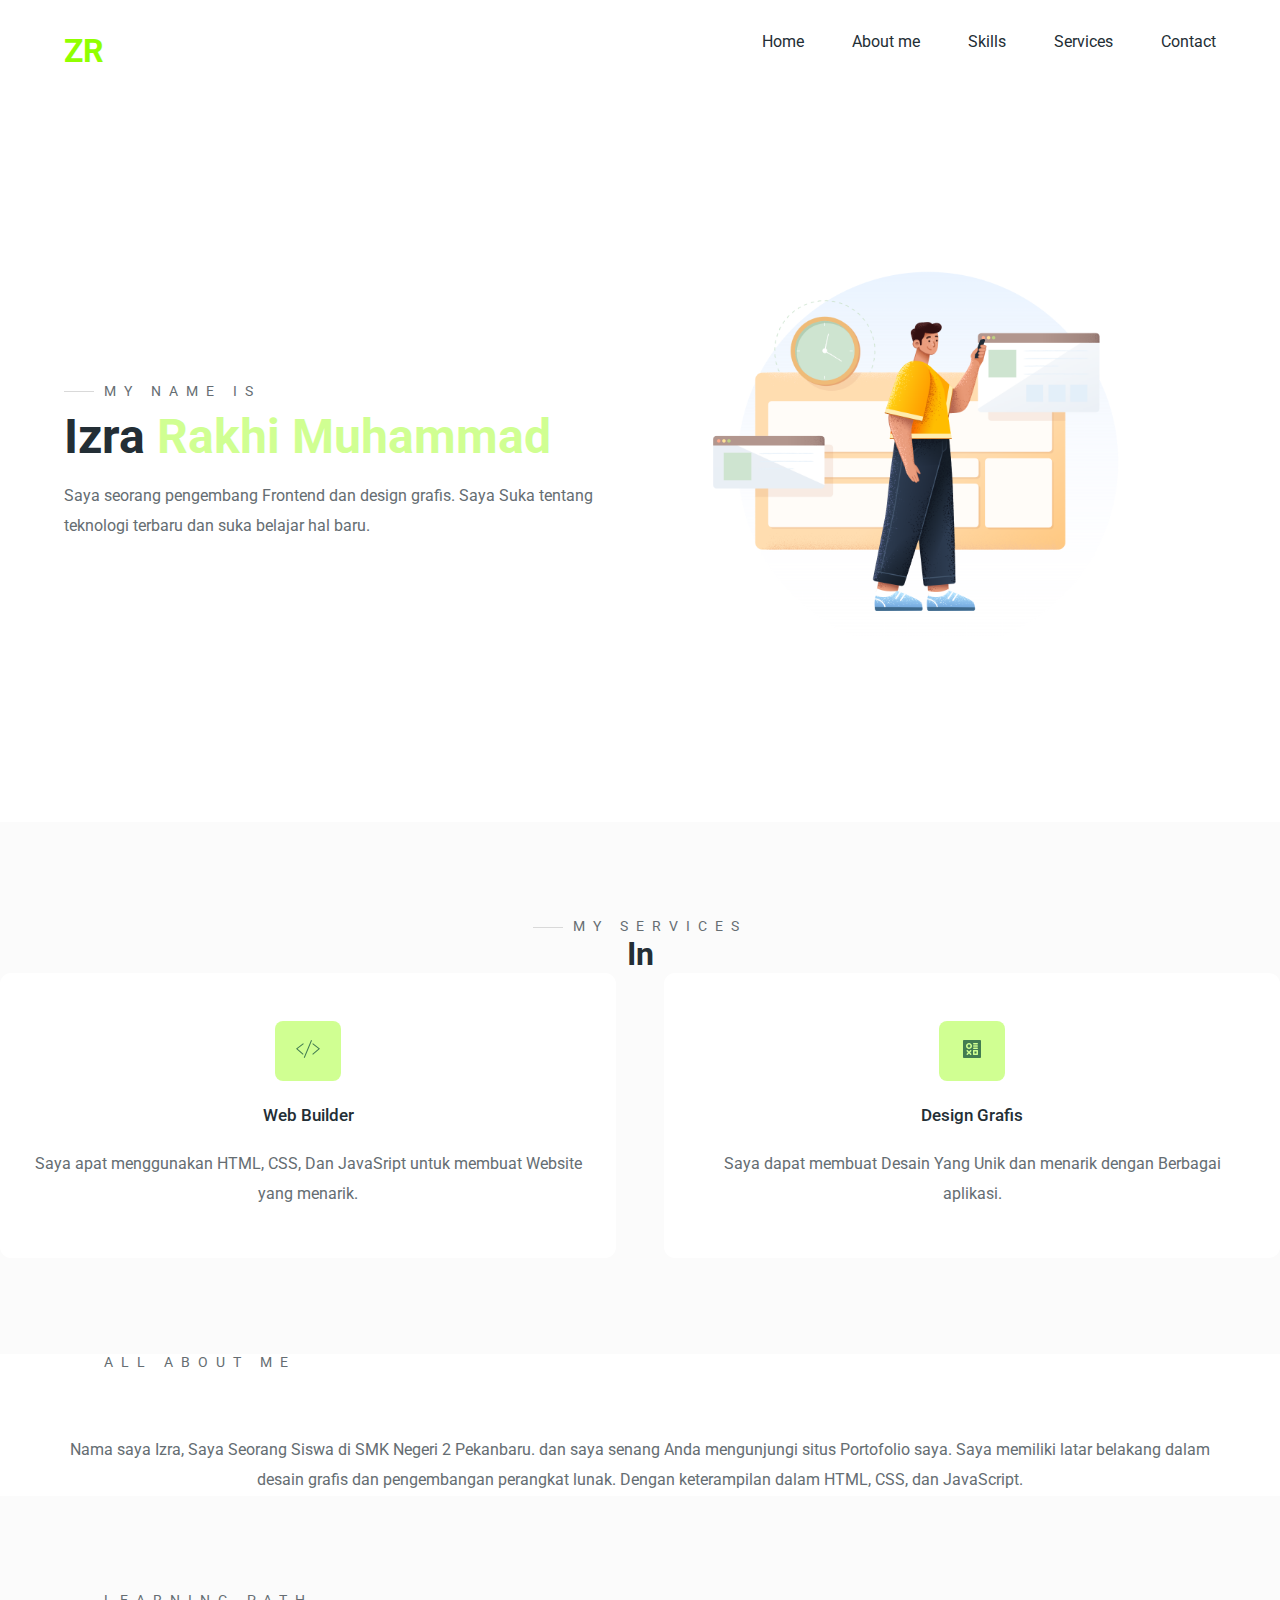
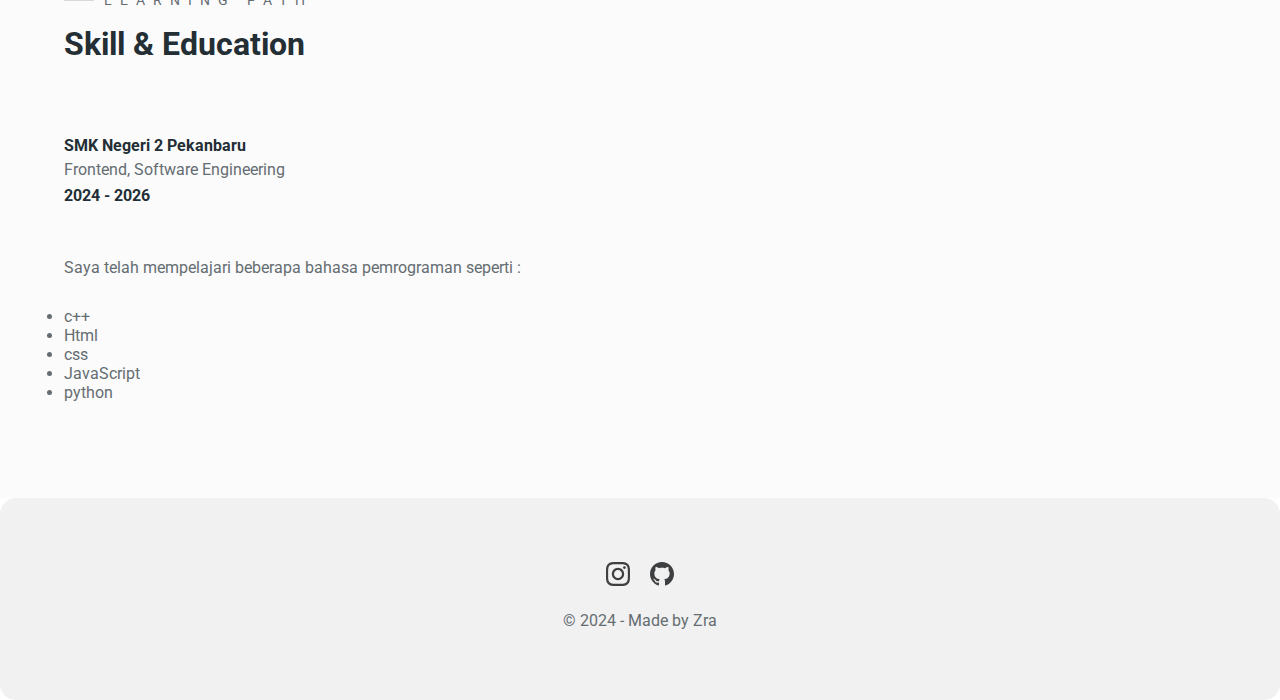
==== commit ac4ef59d: "Update index.html" ====
--- a/index.html
+++ b/index.html
@@ -44,7 +44,7 @@
                         </p>
                     </div>
                     <div class="hero-right">
-                        <img src="./img/zra.svg" alt="person standing">
+                        <img src="zr.png" alt="person standing">
                     </div>
                 </section>
             </div>
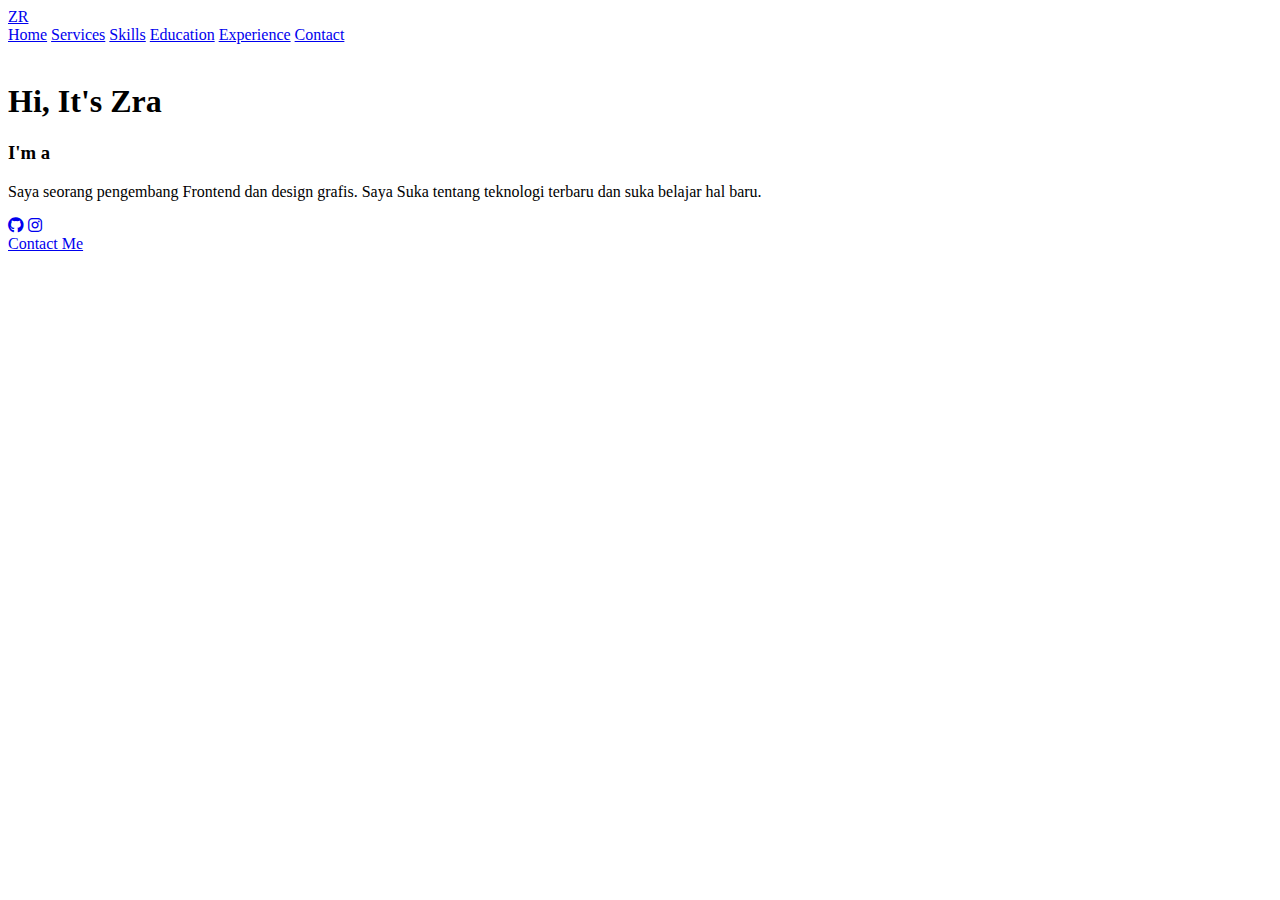
==== commit cd5e179f: "Update index.html" ====
--- a/index.html
+++ b/index.html
@@ -1,137 +1,40 @@
 <!DOCTYPE html>
-<html lang="id">
-    <head>
-        <meta charset="UTF-8">
-        <meta http-equiv="X-UA-Compatible" content="IE=edge">
-        <meta name="viewport" content="width=device-width, initial-scale=1.0">
-        <title>Zra - Home</title>
-        <link rel="stylesheet" href="style.css" />
-        
-    </head>
+<html lang="en">
+    
+<head>
+    <meta charset="UTF-8">
+    <meta name="viewport" content="width=device-width, initial-scale=1.0">
+    <link rel="stylesheet" href="https://cdnjs.cloudflare.com/ajax/libs/font-awesome/6.5.2/css/all.min.css">
+    <link rel="stylesheet" href="/4. My Website/style.css">
+    <title>Zra - Portofolio</title>
+</head>
+<body>
+    <header>
+        <a href="#" class="logo">ZR</a>
 
-    <body>
-        <link rel="stylesheet" href="responsive.css" />
-        <!--kepala-->
-        <header>
-            <div class="main-container">
-                <div class="nav">
-                    <div class="logo">
-                        <a href="/">ZR</a>
-                    </div>
-
-                    <nav>
-                        <ul>
-                            <li><a href="#hero">Home</a></li>
-                            <li><a href="#Aboutme">About me</a></li>
-                            <li><a href="#skills">Skills</a></li>
-                            <li><a href="#services">Services</a></li>
-                            <li><a href="#footer">Contact</a></li>
-                        </ul>
-                    </nav>
-
-                        <div class="burger">
-                        <div class="line-1"></div>
-                        <div class="line-2"></div>
-                        <div class="line-3"></div>
-                    </div>
-                </div>
-                <section id="hero">
-                    <div class="hero-left">
-                        <h3 class="pre-title">My Name Is</h3>
-                        <h1 class="hero-name">Izra <span>Rakhi Muhammad</span></h1>
-                        <p>
-                            Saya seorang pengembang Frontend dan design grafis. Saya Suka tentang teknologi terbaru dan suka belajar hal baru.
-                        </p>
-                    </div>
-                    <div class="hero-right">
-                        <img src="zr.png" alt="person standing">
-                    </div>
-                </section>
+        <nav>
+            <a href="#" class="active"> Home</a>
+            <a href="#" >Services</a>
+            <a href="#" >Skills</a>
+            <a href="#" >Education</a>
+            <a href="#" >Experience</a>
+            <a href="#" >Contact</a>
+        </nav>
+    </header>
+    <section class="home">
+        <div class="home-img">
+            <img src="main.png" alt="">
+        </div>
+        <div class="home-content">
+            <h1>Hi, It's <span>Zra</span></h1>
+            <h3 class="typing-text">I'm a <span></span></h3>
+            <p>Saya seorang pengembang Frontend dan design grafis. Saya Suka tentang teknologi terbaru dan suka belajar hal baru.</p>
+            <div class="social-icons">
+                <a href="https://github.com/ZraXD"><i class="fa-brands fa-github"></i></a>
+                <a href="https://www.instagram.com/clone.zra/"><i class="fa-brands fa-instagram"></i></a>
             </div>
-        </header>
-        <!--tema-->
-
-        <section id="services">
-            <div class="services main-countainer">
-                <h3 class="pre-title">My Services</h3>
-                <a href="#services"></a>
-                <h1 class="selection-title services-title">In</h1>
-
-                <div class="grid-3">
-                        <div class="service">
-                        <div class="service-icon">
-                            <svg width="24" height="24" xmlns="http://www.w3.org/2000/svg" fill-rule="evenodd" clip-rule="evenodd">
-                            <path d="M16 3.383l-.924-.383-7.297 17.617.924.383 7.297-17.617zm.287 3.617l6.153 4.825-6.173 5.175.678.737 7.055-5.912-7.048-5.578-.665.753zm-8.478 0l-6.249 4.825 6.003 5.175-.679.737-6.884-5.912 7.144-5.578.665.753z"/>
-                            </svg>
-                        </div>
-                            <h4>Web Builder</h4>
-                            <p>Saya apat menggunakan HTML, CSS, Dan JavaSript untuk membuat Website yang menarik.</p>
-                        </div>
-
-                        <div class="service">
-                            <div class="service-icon">
-                                <svg width="24" height="24" stroke-linejoin="round" stroke-miterlimit="2" viewBox="0 0 24 24" xmlns="http://www.w3.org/2000/svg"><path d="m21 4c0-.478-.379-1-1-1h-16c-.62 0-1 .519-1 1v16c0 .621.52 1 1 1h16c.478 0 1-.379 1-1zm-3 9.5v4c0 .276-.224.5-.5.5h-4c-.276 0-.5-.224-.5-.5v-4c0-.276.224-.5.5-.5h4c.276 0 .5.224.5.5zm-10.061 1.99-1.218-1.218c-.281-.281-.282-.779 0-1.061s.78-.281 1.061 0l1.218 1.218 1.218-1.218c.281-.281.779-.282 1.061 0s.281.78 0 1.061l-1.218 1.218 1.218 1.218c.281.281.282.779 0 1.061s-.78.281-1.061 0l-1.218-1.218-1.218 1.218c-.281.281-.779.282-1.061 0s-.281-.78 0-1.061zm8.561-.99h-2v2h2zm-7.5-8.5c1.656 0 3 1.344 3 3s-1.344 3-3 3-3-1.344-3-3 1.344-3 3-3zm9 5.25c0 .399-.353.75-.75.75-1.153 0-2.347 0-3.5 0-.397 0-.75-.351-.75-.75s.353-.75.75-.75h3.5c.397 0 .75.351.75.75zm-9-3.75c.828 0 1.5.672 1.5 1.5s-.672 1.5-1.5 1.5-1.5-.672-1.5-1.5.672-1.5 1.5-1.5zm9 1.5c0 .399-.353.75-.75.75-1.153 0-2.347 0-3.5 0-.397 0-.75-.351-.75-.75s.353-.75.75-.75h3.5c.397 0 .75.351.75.75zm0-2.25c0 .399-.353.75-.75.75-1.153 0-2.347 0-3.5 0-.397 0-.75-.351-.75-.75s.353-.75.75-.75h3.5c.397 0 .75.351.75.75z" fill-rule="nonzero"/></svg>
-                            </div>
-                            <h4>Design Grafis</h4>
-                            <p>Saya dapat membuat Desain Yang Unik dan menarik dengan Berbagai aplikasi.</p>
-                        </div>
-                    </div>
-                </div>
-            </div>
-        </section>
-        <section id="Aboutme">
-            <div class="aboutme main-container">
-                <h3 class="pre-anu">All About Me</h3>
-                <h1 class="section-title"> </h1>
-                <p class="text">Nama saya Izra, Saya Seorang Siswa di SMK Negeri 2 Pekanbaru. dan saya senang Anda mengunjungi situs Portofolio saya. Saya memiliki latar belakang dalam desain grafis dan pengembangan perangkat lunak. Dengan keterampilan dalam HTML, CSS, dan JavaScript.</p>
-            </div>
-        </section>
-
-        <section id="skills">
-            <div class="skills main-container">
-                <h3 class="pre-title">Learning Path</h3>
-                <h1 class="section-title">Skill & Education</h1>
-
-                <div class="skills-grid">
-                    <div class="skills-left">
-
-                        <div class="education">
-                            <div class="line">
-
-                            </div>
-                        </div>
-                        <div class="education-info">
-                            <h4 class="education-title">SMK Negeri 2 Pekanbaru</h4>
-                            <p>Frontend, Software Engineering</p>
-                            <h4 class="education-years">2024 - 2026</h4>
-                        </div>
-                    </div>
-                </div>
-                <p >Saya telah mempelajari beberapa bahasa pemrograman seperti :</p>
-                <div class="skills-list">
-                    <ul>
-                        <li>c++</li>
-                        <li>Html</li>
-                        <li>css</li>
-                        <li>JavaScript</li>
-                        <li>python</li>
-                    </ul>
-                    </div>
-                    </div>
-            <div class="skills-right">
-                
-        </section>
-                </div>
-            </div>
-
-            <section id="footer">
-            <footer class="footerr">
-                <div class="footer-icons">
-                    <a href="https://www.instagram.com/clone.zra/"><svg xmlns="http://www.w3.org/2000/svg" width="24" height="24" viewBox="0 0 24 24"><path d="M12 2.163c3.204 0 3.584.012 4.85.07 3.252.148 4.771 1.691 4.919 4.919.058 1.265.069 1.645.069 4.849 0 3.205-.012 3.584-.069 4.849-.149 3.225-1.664 4.771-4.919 4.919-1.266.058-1.644.07-4.85.07-3.204 0-3.584-.012-4.849-.07-3.26-.149-4.771-1.699-4.919-4.92-.058-1.265-.07-1.644-.07-4.849 0-3.204.013-3.583.07-4.849.149-3.227 1.664-4.771 4.919-4.919 1.266-.057 1.645-.069 4.849-.069zm0-2.163c-3.259 0-3.667.014-4.947.072-4.358.2-6.78 2.618-6.98 6.98-.059 1.281-.073 1.689-.073 4.948 0 3.259.014 3.668.072 4.948.2 4.358 2.618 6.78 6.98 6.98 1.281.058 1.689.072 4.948.072 3.259 0 3.668-.014 4.948-.072 4.354-.2 6.782-2.618 6.979-6.98.059-1.28.073-1.689.073-4.948 0-3.259-.014-3.667-.072-4.947-.196-4.354-2.617-6.78-6.979-6.98-1.281-.059-1.69-.073-4.949-.073zm0 5.838c-3.403 0-6.162 2.759-6.162 6.162s2.759 6.163 6.162 6.163 6.162-2.759 6.162-6.163c0-3.403-2.759-6.162-6.162-6.162zm0 10.162c-2.209 0-4-1.79-4-4 0-2.209 1.791-4 4-4s4 1.791 4 4c0 2.21-1.791 4-4 4zm6.406-11.845c-.796 0-1.441.645-1.441 1.44s.645 1.44 1.441 1.44c.795 0 1.439-.645 1.439-1.44s-.644-1.44-1.439-1.44z"/></svg></a>
-                    <a href="https://github.com/ZraXD"><svg xmlns="http://www.w3.org/2000/svg" width="24" height="24" viewBox="0 0 24 24"><path d="M12 0c-6.626 0-12 5.373-12 12 0 5.302 3.438 9.8 8.207 11.387.599.111.793-.261.793-.577v-2.234c-3.338.726-4.033-1.416-4.033-1.416-.546-1.387-1.333-1.756-1.333-1.756-1.089-.745.083-.729.083-.729 1.205.084 1.839 1.237 1.839 1.237 1.07 1.834 2.807 1.304 3.492.997.107-.775.418-1.305.762-1.604-2.665-.305-5.467-1.334-5.467-5.931 0-1.311.469-2.381 1.236-3.221-.124-.303-.535-1.524.117-3.176 0 0 1.008-.322 3.301 1.23.957-.266 1.983-.399 3.003-.404 1.02.005 2.047.138 3.006.404 2.291-1.552 3.297-1.23 3.297-1.23.653 1.653.242 2.874.118 3.176.77.84 1.235 1.911 1.235 3.221 0 4.609-2.807 5.624-5.479 5.921.43.372.823 1.102.823 2.222v3.293c0 .319.192.694.801.576 4.765-1.589 8.199-6.086 8.199-11.386 0-6.627-5.373-12-12-12z"/></svg></a>
-                </div>
-                <p>&#169; 2024 - Made by Zra</p>
-            </footer>
-        </section>
-    </body>
+            <a href="#" class="btn">Contact Me</a>
+        </div>
+    </section>
+</body>
 </html>
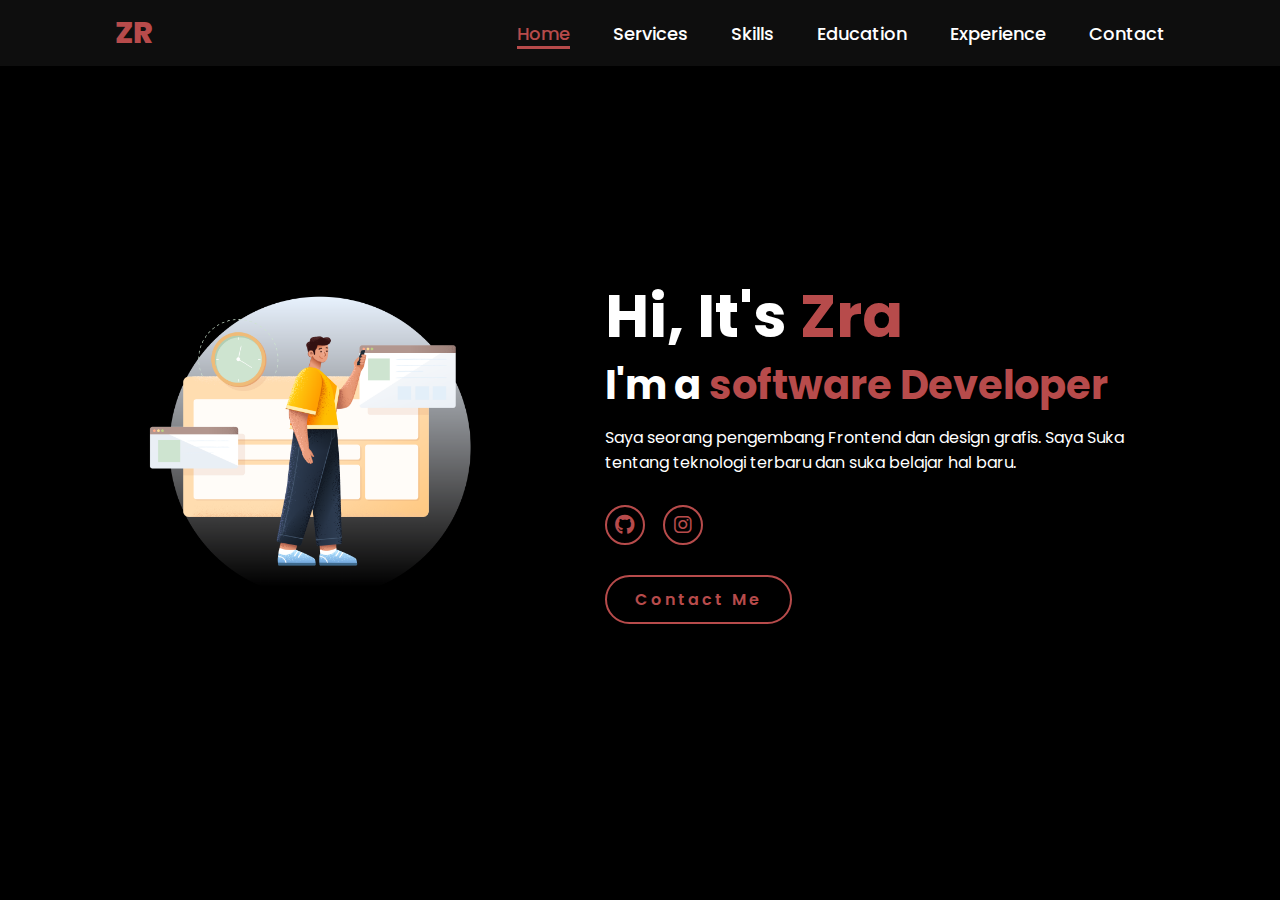
==== commit 0e316ddd: "Update index.html" ====
--- a/index.html
+++ b/index.html
@@ -5,7 +5,7 @@
     <meta charset="UTF-8">
     <meta name="viewport" content="width=device-width, initial-scale=1.0">
     <link rel="stylesheet" href="https://cdnjs.cloudflare.com/ajax/libs/font-awesome/6.5.2/css/all.min.css">
-    <link rel="stylesheet" href="/4. My Website/style.css">
+    <link rel="stylesheet" href="style.css">
     <title>Zra - Portofolio</title>
 </head>
 <body>
--- a/style.css
+++ b/style.css
@@ -0,0 +1,269 @@
+@import url('https://fonts.googleapis.com/css2?family=Poppins:wght@100;200;300;400;500;600&display=swap');
+
+*{
+    margin: 0;
+    padding: 0;
+    box-sizing: border-box;
+    text-decoration: none;
+    border: none;
+    outline: none;
+    font-family: 'Poppins', sans-serif;
+}
+
+html{
+    font-size: 62.5%;
+}
+
+body{
+    width: 100%;
+    height: 100vh;
+    overflow-x: hidden;
+    background-color: black;
+    color: white;
+}
+
+header{
+    margin-top: none;
+    position: fixed;
+    top: 0;
+    left: 0;
+    width: 100%;
+    padding: 1rem 9%;
+    background-color: transparent;
+    filter: drop-shadow(10px);
+    display: flex;
+    justify-content: space-between;
+    align-items: center;
+    z-index: 100;
+    background-color: rgb(14, 14, 14);
+}
+
+.logo{
+    font-size: 3rem;
+    color: #b74b4b;
+    font-weight: 800;
+    cursor: pointer;
+    transition: 0.5s ease;
+}
+
+.logo:hover{
+    transform: scale(1.1);
+}
+
+nav a{
+    font-size: 1.8rem;
+    color: white;
+    margin-left: 4rem;
+    font-weight: 500;
+    transition: 0.3s ease;
+    border-bottom: 3px solid transparent;
+}
+
+nav a:hover,
+nav a.active{
+    color: #b74b4b;
+    border-bottom: 3px solid #b74b4b;
+}
+
+@media(max-width:995px){
+    nav{
+        position: fixed;
+        display: flex;
+        justify-content: space-between;
+        top: 0;
+        right: 0;
+        width: 40%;
+        border-left: 3px solid #b74b4b;
+        border-bottom: 3px solid #b74b4b;
+        border-bottom-left-radius: 2rem;
+        padding: 1rem solid;
+        background-color: #ffffff;
+        border-top: 0.1rem solid rgba(0,0,0,0.1);
+    }
+
+    nav.active{
+        display: block;
+    }
+
+    nav a{
+        display: block;
+        font-size: 2rem;
+        margin: 3rem 0;
+    }
+
+    nav a:hover,
+    nav a.active{
+        padding: 1rem;
+        border-radius: 0.5rem;
+        border-bottom: 0.5rem solid #b74b4b;
+    }
+}
+
+section{
+    min-height: 100vh;
+    padding: 5rem 9% 5rem;
+}
+
+.home{
+    display: flex;
+    justify-content: center;
+    align-items: center;
+    gap: 8rem;
+    background-color: black;
+}
+
+.home .home-content h1{
+    font-size: 6rem;
+    font-weight: 700;
+    line-height: 1.3;
+}
+
+span{
+    color: #b74b4b;
+}
+
+.home-content h3{
+    font-size: 4rem;
+    margin-bottom: 1rem;
+    font-weight: 700;
+}
+
+.home-content p{
+    font-size: 1.6rem;
+}
+
+.home-img{
+    border-radius: 50%;
+}
+
+.home-img img{
+    position: relative;
+    width: 32vw;
+    border-radius: 50%;
+    box-shadow: 0 0 25px solid #b74b4b;
+    cursor: pointer;
+    transition: 0.2s linear;
+}
+
+.home-img img:hover{
+    font-size: 1.8rem;
+    font-weight: 500;
+}
+
+.social-icons a{
+    display: inline-flex;
+    justify-content: center;
+    align-items: center;
+    width: 4rem;
+    height: 4rem;
+    background-color: transparent;
+    border: 0.2rem solid #b74b4b;
+    font-size: 2rem;
+    border-radius: 50%;
+    margin: 3rem 1.5rem 3rem 0;
+    transition: 0.3s ease;
+    color: #b74b4b;
+}
+
+.social-icons a:hover{
+    color: black;
+    transform: scale(1.3) translateY(-5px);
+    background-color: #b74b4b;
+    box-shadow: 0  0 25px #b74b4b;
+}
+
+.btn{
+    display: inline-block;
+    padding: 1rem 2.8rem;
+    background-color: black;
+    border-radius: 4rem;
+    font-size: 1.6rem;
+    color: #b74b4b;
+    letter-spacing: 0.3rem;
+    font-weight: 600;
+    border: 2px solid #b74b4b;
+    transition: 0.3s ease;
+    cursor: pointer;
+}
+
+.btn:hover{
+    transform: scale3d(1.03);
+    background-color: #b74b4b;
+    color: black;
+    box-shadow: 0 0 25px #b74b4b;
+}
+
+.typing-text{
+    font-size: 34px;
+    font-weight: 600;
+    min-width: 280px;
+}
+
+.typing-text span{
+    position: relative;
+}
+
+.typing-text span::before{
+    content: "software Developer";
+    color: #b74b4b;
+    animation: words 20s infinite;
+}
+
+.typing-text span::after{
+    content: "";
+    background-color: black;
+    position: absolute;
+    width: calc(100% + 8px);
+    height: 100%;
+    border-left: 3px solid black;
+    right: -8;
+    animation: cursor 0.6s infinite;
+}
+
+@keyframes cursor{
+    to{
+        border-left: 3px solid #b74b4b;
+    }
+}
+
+@keyframes words{
+    0%, 20%{
+        content: "Web Developer";
+    }
+    21%, 40%{
+        content: "Developer";
+    }
+    41%, 60%{
+        content: "Web Designer";
+    }
+    81%, 100%{
+        content: "Front-end";
+    }
+}
+
+@media (max-width: 1000px){
+    .home{
+        gap: 4rem;
+    }
+}
+
+@media(max-width:995px){
+    .home{
+        flex-direction: column;
+        margin: 5rem 4rem;
+    }
+
+    .home .home-content h3{
+        font-size: 2.5rem;
+    }
+
+    .home-content h1{
+        font-size: 5rem;
+    }
+
+    .home-img img{
+        width: 70vw;
+        margin-top: 4rem;
+    }
+}
+
